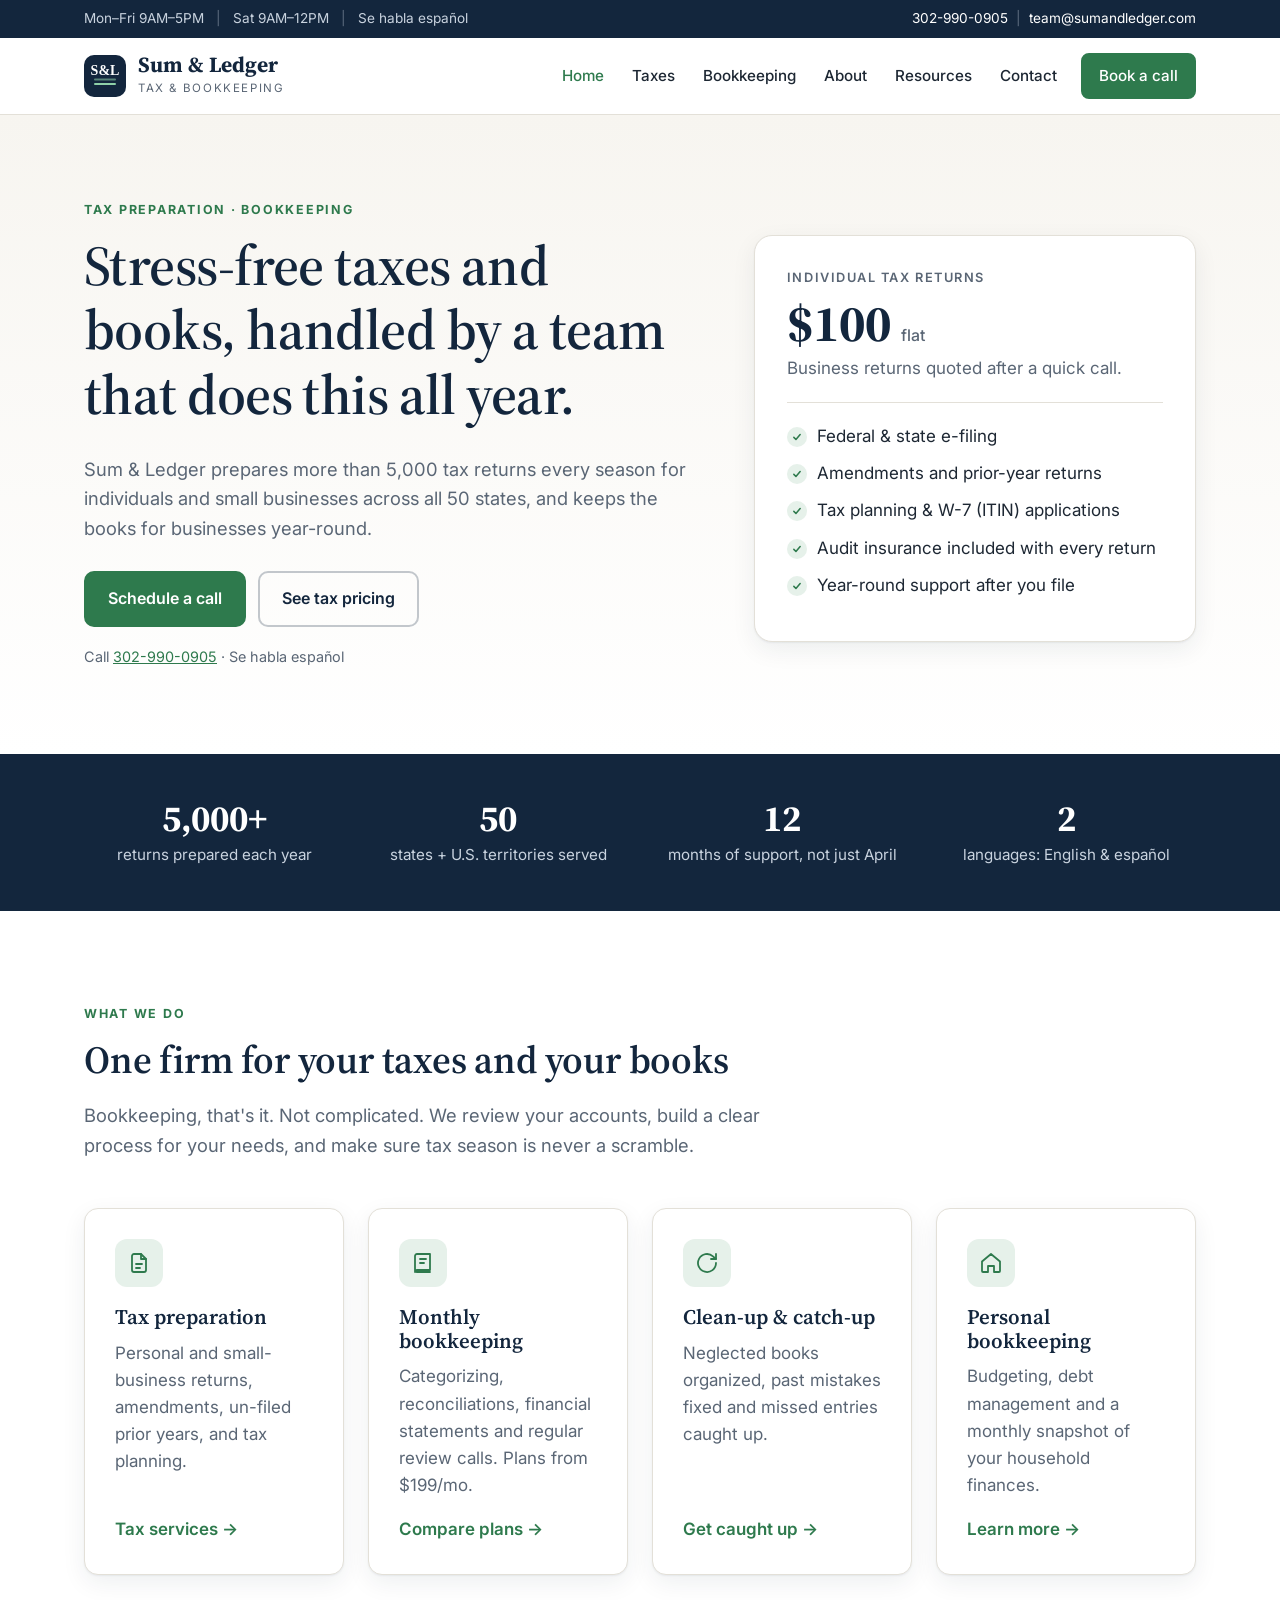
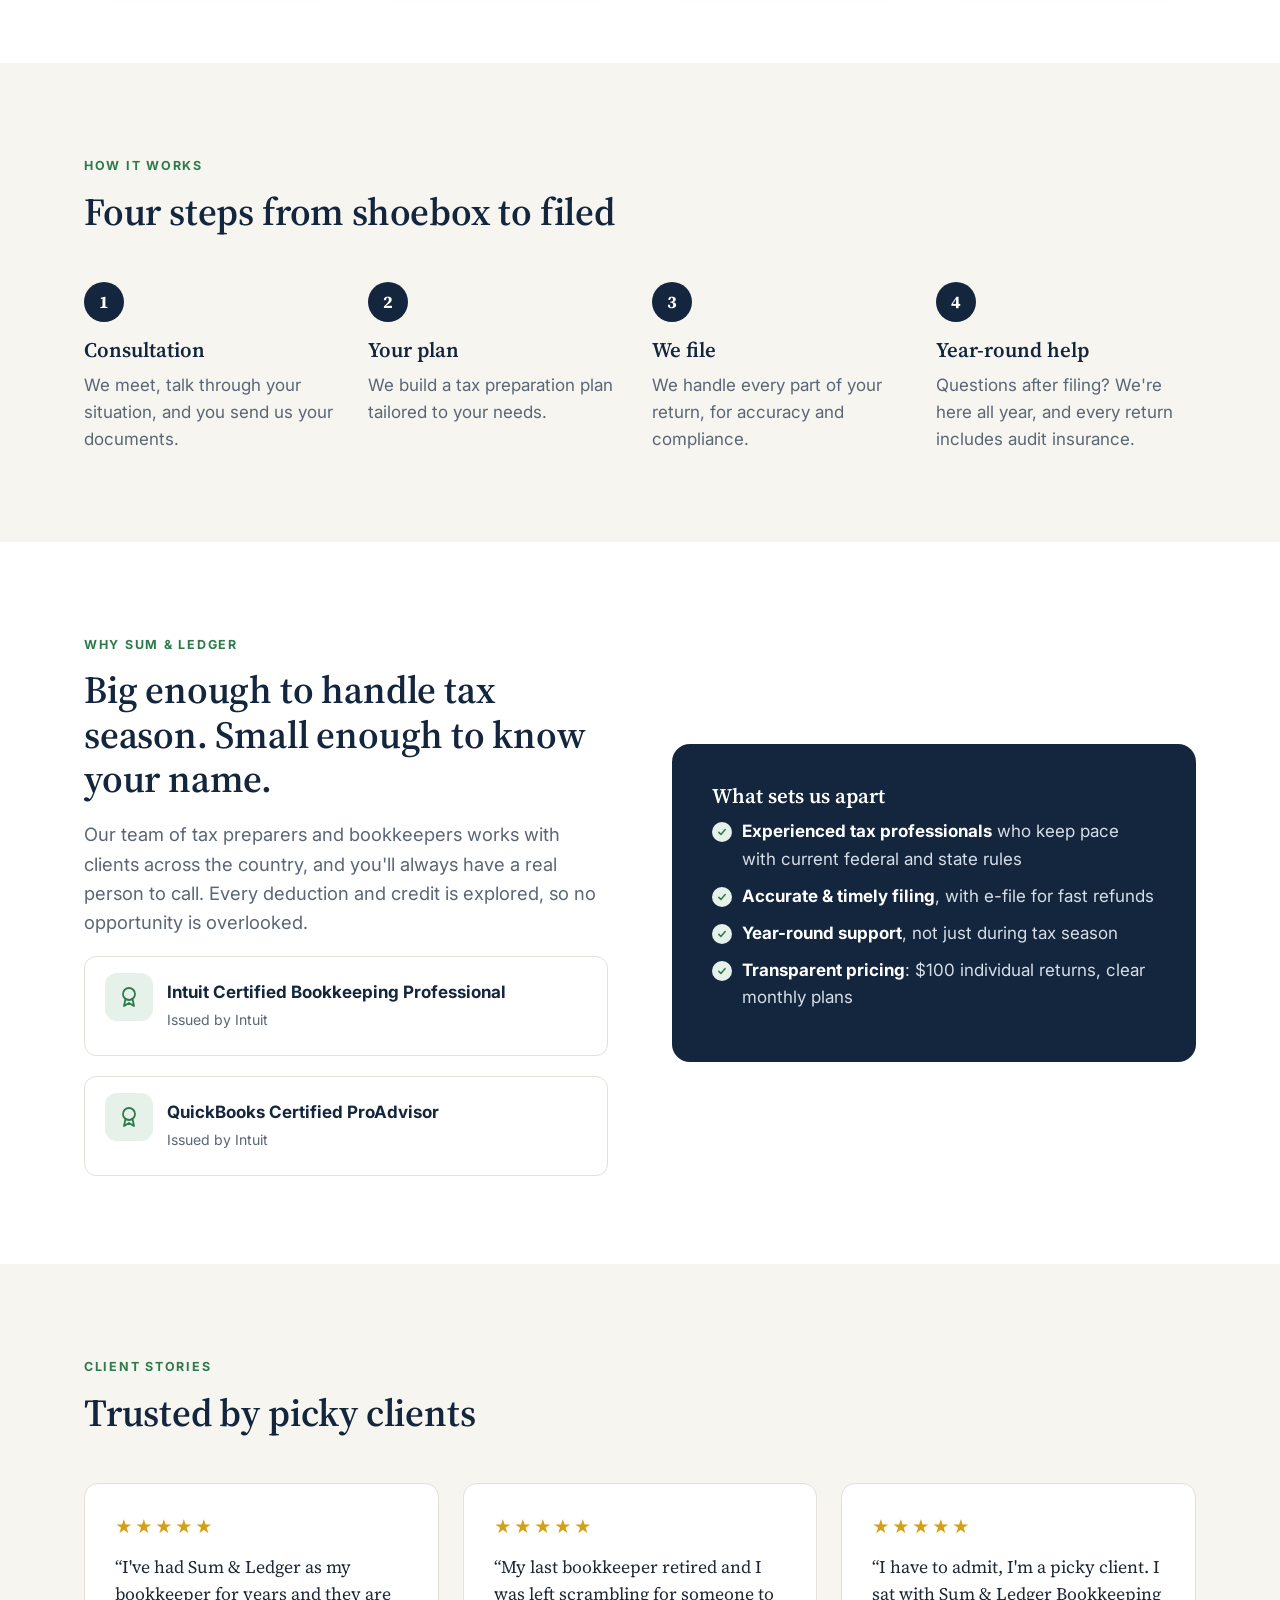
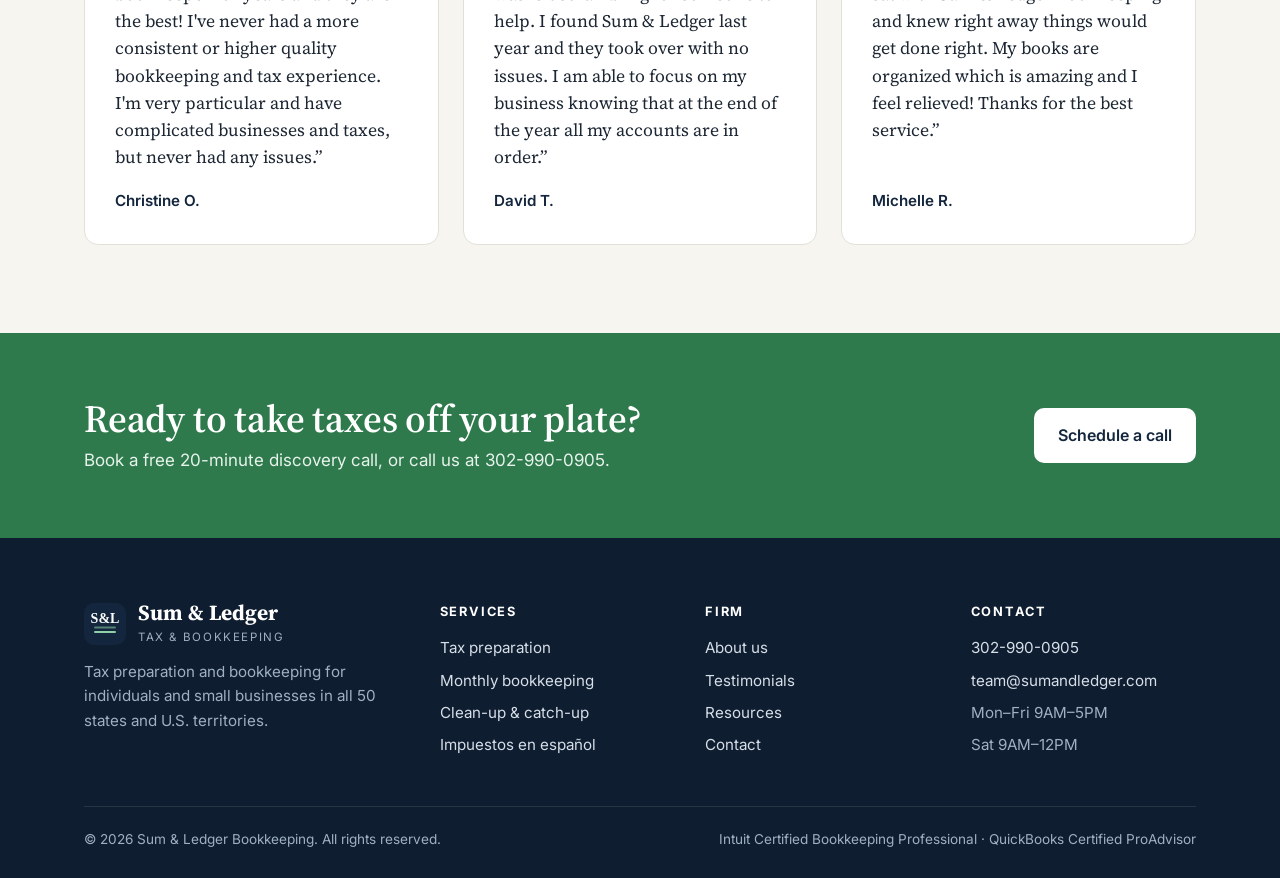
==== index.html @ 67819e6b "New Sum & Ledger website Co-Authored-By: Claude Opus 5.5 <noreply@anthropic.com>" ====
<!doctype html>
<html lang="en">
<head>
<meta charset="utf-8">
<meta name="viewport" content="width=device-width, initial-scale=1">
<title>Sum &amp; Ledger | Tax Preparation &amp; Bookkeeping</title>
<meta name="description" content="Tax preparation and bookkeeping for individuals and small businesses in all 50 states. Individual returns $100. Se habla español.">
<link rel="icon" href="favicon.svg" type="image/svg+xml">
<link rel="preconnect" href="https://fonts.googleapis.com">
<link rel="preconnect" href="https://fonts.gstatic.com" crossorigin>
<link href="https://fonts.googleapis.com/css2?family=Inter:wght@400;500;600;700&family=Source+Serif+4:opsz,wght@8..60,600;8..60,700&display=swap" rel="stylesheet">
<link rel="stylesheet" href="style.css">
</head>
<body>
<a class="skip" href="#main">Skip to content</a>
<div class="topbar"><div class="container">
  <span class="hours">Mon&ndash;Fri 9AM&ndash;5PM <span class="sep">|</span> Sat 9AM&ndash;12PM <span class="sep">|</span> Se habla espa&ntilde;ol</span>
  <span><a href="tel:+13029900905">302-990-0905</a><span class="sep">|</span><a href="mailto:team@sumandledger.com">team@sumandledger.com</a></span>
</div></div>
<header class="site-header"><div class="container">
  <a class="brand" href="index.html"><svg class="brand-mark" viewBox="0 0 42 42" aria-hidden="true"><rect width="42" height="42" rx="10" fill="#13263d"/><path d="M11 29h20" stroke="#8fd0a8" stroke-width="2" stroke-linecap="round"/><path d="M11 24.5h20" stroke="#8fd0a8" stroke-width="2" stroke-linecap="round" opacity=".55"/><text x="21" y="20" text-anchor="middle" font-family="Georgia,serif" font-weight="700" font-size="14" fill="#fff">S&amp;L</text></svg><span><span class="brand-name">Sum &amp; Ledger</span><span class="brand-sub">Tax &amp; Bookkeeping</span></span></a>
  <button class="nav-toggle" aria-expanded="false" aria-controls="nav" aria-label="Menu"><svg width="22" height="22" viewBox="0 0 24 24" fill="none" stroke="currentColor" stroke-width="2" stroke-linecap="round"><path d="M4 7h16M4 12h16M4 17h16"/></svg></button>
  <nav class="nav" id="nav"><a href="index.html" aria-current="page">Home</a><a href="taxes.html">Taxes</a><a href="services.html">Bookkeeping</a><a href="about.html">About</a><a href="resources.html">Resources</a><a href="contact.html">Contact</a><a class="btn" href="contact.html">Book a call</a></nav>
</div></header>
<main id="main">

<section class="hero"><div class="container">
  <div>
    <span class="eyebrow">Tax preparation &middot; Bookkeeping</span>
    <h1>Stress-free taxes and books, handled by a team that does this all year.</h1>
    <p class="lead">Sum &amp; Ledger prepares more than 5,000 tax returns every season for individuals and small businesses across all 50 states, and keeps the books for businesses year-round.</p>
    <div class="hero-actions">
      <a class="btn" href="contact.html">Schedule a call</a>
      <a class="btn btn-ghost" href="taxes.html">See tax pricing</a>
    </div>
    <p class="hero-note">Call <a href="tel:+13029900905">302-990-0905</a> &middot; Se habla espa&ntilde;ol</p>
  </div>
  <div class="price-card">
    <div class="label">Individual tax returns</div>
    <div class="price">$100 <small>flat</small></div>
    <p style="color:var(--muted);margin:0">Business returns quoted after a quick call.</p>
    <hr>
    <ul class="checks"><li>Federal &amp; state e-filing</li><li>Amendments and prior-year returns</li><li>Tax planning &amp; W-7 (ITIN) applications</li><li>Audit insurance included with every return</li><li>Year-round support after you file</li></ul>
  </div>
</div></section>

<div class="stats"><div class="container">
  <div class="stat"><strong>5,000+</strong>returns prepared each year</div>
  <div class="stat"><strong>50</strong>states + U.S. territories served</div>
  <div class="stat"><strong>12</strong>months of support, not just April</div>
  <div class="stat"><strong>2</strong>languages: English &amp; espa&ntilde;ol</div>
</div></div>

<section><div class="container">
  <div class="section-head"><span class="eyebrow">What we do</span><h2>One firm for your taxes and your books</h2><p class="lead">Bookkeeping, that's it. Not complicated. We review your accounts, build a clear process for your needs, and make sure tax season is never a scramble.</p></div>
  <div class="grid grid-4">
    <div class="card"><div class="icon"><svg viewBox="0 0 24 24" fill="none" stroke="currentColor" stroke-width="1.8" stroke-linecap="round" stroke-linejoin="round"><path d="M14 3H7a2 2 0 0 0-2 2v14a2 2 0 0 0 2 2h10a2 2 0 0 0 2-2V8z"/><path d="M14 3v5h5M9 13h6M9 17h4"/></svg></div><h3>Tax preparation</h3><p>Personal and small-business returns, amendments, un-filed prior years, and tax planning.</p><a class="more" href="taxes.html">Tax services</a></div>
    <div class="card"><div class="icon"><svg viewBox="0 0 24 24" fill="none" stroke="currentColor" stroke-width="1.8" stroke-linecap="round" stroke-linejoin="round"><path d="M4 19V5a2 2 0 0 1 2-2h13v16H6a2 2 0 0 0-2 2zm0 0a2 2 0 0 0 2 2h13"/><path d="M9 8h6M9 12h4"/></svg></div><h3>Monthly bookkeeping</h3><p>Categorizing, reconciliations, financial statements and regular review calls. Plans from $199/mo.</p><a class="more" href="services.html">Compare plans</a></div>
    <div class="card"><div class="icon"><svg viewBox="0 0 24 24" fill="none" stroke="currentColor" stroke-width="1.8" stroke-linecap="round" stroke-linejoin="round"><path d="M21 12a9 9 0 1 1-3-6.7L21 8"/><path d="M21 3v5h-5"/></svg></div><h3>Clean-up &amp; catch-up</h3><p>Neglected books organized, past mistakes fixed and missed entries caught up.</p><a class="more" href="services.html#cleanup">Get caught up</a></div>
    <div class="card"><div class="icon"><svg viewBox="0 0 24 24" fill="none" stroke="currentColor" stroke-width="1.8" stroke-linecap="round" stroke-linejoin="round"><path d="M3 10.5 12 3l9 7.5V20a1 1 0 0 1-1 1h-5v-6H9v6H4a1 1 0 0 1-1-1z"/></svg></div><h3>Personal bookkeeping</h3><p>Budgeting, debt management and a monthly snapshot of your household finances.</p><a class="more" href="services.html#personal">Learn more</a></div>
  </div>
</div></section>

<section class="section-cream"><div class="container">
  <div class="section-head"><span class="eyebrow">How it works</span><h2>Four steps from shoebox to filed</h2></div>
  <div class="steps">
    <div class="step"><h3>Consultation</h3><p>We meet, talk through your situation, and you send us your documents.</p></div>
    <div class="step"><h3>Your plan</h3><p>We build a tax preparation plan tailored to your needs.</p></div>
    <div class="step"><h3>We file</h3><p>We handle every part of your return, for accuracy and compliance.</p></div>
    <div class="step"><h3>Year-round help</h3><p>Questions after filing? We're here all year, and every return includes audit insurance.</p></div>
  </div>
</div></section>

<section><div class="container split">
  <div>
    <span class="eyebrow">Why Sum &amp; Ledger</span>
    <h2>Big enough to handle tax season. Small enough to know your name.</h2>
    <p class="lead">Our team of tax preparers and bookkeepers works with clients across the country, and you'll always have a real person to call. Every deduction and credit is explored, so no opportunity is overlooked.</p>
    <div class="creds">
  <div class="cred"><div class="icon"><svg viewBox="0 0 24 24" fill="none" stroke="currentColor" stroke-width="1.8" stroke-linecap="round" stroke-linejoin="round"><circle cx="12" cy="9" r="6"/><path d="m8.5 14 -1.5 7 5-3 5 3-1.5-7"/></svg></div><div><strong>Intuit Certified Bookkeeping Professional</strong><span>Issued by Intuit</span></div></div>
  <div class="cred"><div class="icon"><svg viewBox="0 0 24 24" fill="none" stroke="currentColor" stroke-width="1.8" stroke-linecap="round" stroke-linejoin="round"><circle cx="12" cy="9" r="6"/><path d="m8.5 14 -1.5 7 5-3 5 3-1.5-7"/></svg></div><div><strong>QuickBooks Certified ProAdvisor</strong><span>Issued by Intuit</span></div></div>
</div>
  </div>
  <div class="panel">
    <h3>What sets us apart</h3>
    <ul class="checks"><li><strong style='color:#fff'>Experienced tax professionals</strong> who keep pace with current federal and state rules</li><li><strong style='color:#fff'>Accurate &amp; timely filing</strong>, with e-file for fast refunds</li><li><strong style='color:#fff'>Year-round support</strong>, not just during tax season</li><li><strong style='color:#fff'>Transparent pricing</strong>: $100 individual returns, clear monthly plans</li></ul>
  </div>
</div></section>

<section class="section-cream"><div class="container">
  <div class="section-head"><span class="eyebrow">Client stories</span><h2>Trusted by picky clients</h2></div>
  <div class="grid grid-3"><blockquote class="quote"><div class="stars" aria-label="5 stars">&#9733;&#9733;&#9733;&#9733;&#9733;</div><p>&ldquo;I've had Sum &amp; Ledger as my bookkeeper for years and they are the best! I've never had a more consistent or higher quality bookkeeping and tax experience. I'm very particular and have complicated businesses and taxes, but never had any issues.&rdquo;</p><footer>Christine O.</footer></blockquote><blockquote class="quote"><div class="stars" aria-label="5 stars">&#9733;&#9733;&#9733;&#9733;&#9733;</div><p>&ldquo;My last bookkeeper retired and I was left scrambling for someone to help. I found Sum &amp; Ledger last year and they took over with no issues. I am able to focus on my business knowing that at the end of the year all my accounts are in order.&rdquo;</p><footer>David T.</footer></blockquote><blockquote class="quote"><div class="stars" aria-label="5 stars">&#9733;&#9733;&#9733;&#9733;&#9733;</div><p>&ldquo;I have to admit, I'm a picky client. I sat with Sum &amp; Ledger Bookkeeping and knew right away things would get done right. My books are organized which is amazing and I feel relieved! Thanks for the best service.&rdquo;</p><footer>Michelle R.</footer></blockquote></div>
</div></section>
<section class="cta"><div class="container">
  <div><h2>Ready to take taxes off your plate?</h2><p>Book a free 20-minute discovery call, or call us at 302-990-0905.</p></div>
  <div class="hero-actions"><a class="btn btn-light" href="contact.html">Schedule a call</a></div>
</div></section>

</main>
<footer class="site-footer"><div class="container">
  <div class="cols">
    <div>
      <a class="brand" href="index.html"><svg class="brand-mark" viewBox="0 0 42 42" aria-hidden="true"><rect width="42" height="42" rx="10" fill="#13263d"/><path d="M11 29h20" stroke="#8fd0a8" stroke-width="2" stroke-linecap="round"/><path d="M11 24.5h20" stroke="#8fd0a8" stroke-width="2" stroke-linecap="round" opacity=".55"/><text x="21" y="20" text-anchor="middle" font-family="Georgia,serif" font-weight="700" font-size="14" fill="#fff">S&amp;L</text></svg><span><span class="brand-name">Sum &amp; Ledger</span><span class="brand-sub">Tax &amp; Bookkeeping</span></span></a>
      <p>Tax preparation and bookkeeping for individuals and small businesses in all 50 states and U.S. territories.</p>
    </div>
    <div><h4>Services</h4><ul>
      <li><a href="taxes.html">Tax preparation</a></li>
      <li><a href="services.html">Monthly bookkeeping</a></li>
      <li><a href="services.html#cleanup">Clean-up &amp; catch-up</a></li>
      <li><a href="taxes.html#espanol">Impuestos en espa&ntilde;ol</a></li>
    </ul></div>
    <div><h4>Firm</h4><ul>
      <li><a href="about.html">About us</a></li>
      <li><a href="resources.html">Testimonials</a></li>
      <li><a href="resources.html#resources">Resources</a></li>
      <li><a href="contact.html">Contact</a></li>
    </ul></div>
    <div><h4>Contact</h4><ul>
      <li><a href="tel:+13029900905">302-990-0905</a></li>
      <li><a href="mailto:team@sumandledger.com">team@sumandledger.com</a></li>
      <li>Mon&ndash;Fri 9AM&ndash;5PM</li>
      <li>Sat 9AM&ndash;12PM</li>
    </ul></div>
  </div>
  <div class="legal"><span>&copy; <span id="yr">2026</span> Sum &amp; Ledger Bookkeeping. All rights reserved.</span><span>Intuit Certified Bookkeeping Professional &middot; QuickBooks Certified ProAdvisor</span></div>
</div></footer>
<script src="site.js"></script>
</body>
</html>
---- style.css ----
/* Sum & Ledger — site styles */
:root {
  --navy: #13263d;
  --navy-2: #1c3756;
  --green: #2e7a4d;
  --green-dark: #235f3b;
  --green-soft: #e6f1ea;
  --cream: #f7f5f0;
  --paper: #ffffff;
  --ink: #1d2733;
  --muted: #5a6675;
  --line: #e3e0d8;
  --radius: 14px;
  --shadow: 0 1px 2px rgba(19, 38, 61, .06), 0 8px 24px rgba(19, 38, 61, .07);
  --max: 1160px;
  --serif: "Source Serif 4", Georgia, "Times New Roman", serif;
  --sans: "Inter", system-ui, -apple-system, "Segoe UI", Roboto, Arial, sans-serif;
}

*, *::before, *::after { box-sizing: border-box; }
html { scroll-behavior: smooth; }
body {
  margin: 0;
  font-family: var(--sans);
  font-size: 17px;
  line-height: 1.6;
  color: var(--ink);
  background: var(--paper);
  -webkit-font-smoothing: antialiased;
}
img, svg { max-width: 100%; display: block; }
a { color: var(--green); }
a:hover { color: var(--green-dark); }
h1, h2, h3 { font-family: var(--serif); color: var(--navy); line-height: 1.15; margin: 0 0 .5em; font-weight: 600; }
h1 { font-size: clamp(2.2rem, 4.6vw, 3.5rem); letter-spacing: -.01em; }
h2 { font-size: clamp(1.75rem, 3vw, 2.4rem); letter-spacing: -.005em; }
h3 { font-size: 1.3rem; }
p { margin: 0 0 1em; }

.container { width: 100%; max-width: var(--max); margin: 0 auto; padding: 0 24px; }
.skip { position: absolute; left: -9999px; }
.skip:focus { left: 16px; top: 16px; z-index: 100; background: var(--paper); padding: 8px 12px; }

/* ---------- Top bar & header ---------- */
.topbar { background: var(--navy); color: #c9d3df; font-size: .85rem; }
.topbar .container { display: flex; justify-content: space-between; gap: 16px; padding-top: 8px; padding-bottom: 8px; flex-wrap: wrap; }
.topbar a { color: #fff; text-decoration: none; }
.topbar a:hover { text-decoration: underline; color: #fff; }
.topbar .sep { opacity: .4; margin: 0 8px; }

.site-header { position: sticky; top: 0; z-index: 50; background: rgba(255,255,255,.96); backdrop-filter: blur(8px); border-bottom: 1px solid var(--line); }
.site-header .container { display: flex; align-items: center; justify-content: space-between; gap: 24px; height: 76px; }
.brand { display: flex; align-items: center; gap: 12px; text-decoration: none; color: var(--navy); }
.brand-mark { width: 42px; height: 42px; flex: none; }
.brand-name { font-family: var(--serif); font-weight: 700; font-size: 1.35rem; line-height: 1; display: block; }
.brand-sub { font-size: .72rem; letter-spacing: .14em; text-transform: uppercase; color: var(--muted); display: block; margin-top: 4px; }

.nav { display: flex; align-items: center; gap: 4px; }
.nav a { text-decoration: none; color: var(--ink); font-weight: 500; font-size: .95rem; padding: 8px 12px; border-radius: 8px; }
.nav a:hover { background: var(--cream); color: var(--navy); }
.nav a[aria-current="page"] { color: var(--green); }
.nav .btn { margin-left: 8px; color: #fff; }
.nav .btn:hover { color: #fff; }
.nav-toggle { display: none; background: none; border: 1px solid var(--line); border-radius: 8px; padding: 8px 10px; cursor: pointer; color: var(--navy); }

/* ---------- Buttons ---------- */
.btn { display: inline-flex; align-items: center; gap: 8px; background: var(--green); color: #fff; text-decoration: none; font-weight: 600; padding: 13px 22px; border-radius: 10px; border: 2px solid var(--green); transition: background .15s, border-color .15s; font-size: 1rem; cursor: pointer; font-family: inherit; }
.btn:hover { background: var(--green-dark); border-color: var(--green-dark); color: #fff; }
.btn-ghost { background: transparent; color: var(--navy); border-color: rgba(19,38,61,.25); }
.btn-ghost:hover { background: var(--navy); border-color: var(--navy); color: #fff; }
.btn-light { background: #fff; color: var(--navy); border-color: #fff; }
.btn-light:hover { background: var(--green-soft); border-color: var(--green-soft); color: var(--navy); }
.nav .btn { padding: 9px 16px; }

/* ---------- Sections ---------- */
section { padding: 88px 0; }
.section-cream { background: var(--cream); }
.section-navy { background: var(--navy); color: #d6dee8; }
.section-navy h2, .section-navy h3 { color: #fff; }
.eyebrow { display: inline-block; font-size: .78rem; font-weight: 700; letter-spacing: .14em; text-transform: uppercase; color: var(--green); margin-bottom: 14px; }
.section-navy .eyebrow { color: #8fd0a8; }
.lead { font-size: 1.15rem; color: var(--muted); max-width: 680px; }
.section-head { max-width: 720px; margin-bottom: 48px; }
.center { text-align: center; margin-left: auto; margin-right: auto; }

/* ---------- Hero ---------- */
.hero { background: linear-gradient(180deg, var(--cream) 0%, #fff 100%); padding: 80px 0 72px; }
.hero .container { display: grid; grid-template-columns: 1.25fr .9fr; gap: 56px; align-items: center; }
.hero p.lead { margin-bottom: 28px; }
.hero-actions { display: flex; gap: 12px; flex-wrap: wrap; }
.hero-note { margin-top: 18px; font-size: .9rem; color: var(--muted); }
.price-card { background: var(--paper); border: 1px solid var(--line); border-radius: 18px; box-shadow: var(--shadow); padding: 32px; }
.price-card .label { font-size: .8rem; letter-spacing: .12em; text-transform: uppercase; color: var(--muted); font-weight: 600; }
.price-card .price { font-family: var(--serif); font-size: 3.2rem; color: var(--navy); font-weight: 700; line-height: 1.1; margin: 6px 0 4px; }
.price-card .price small { font-size: 1rem; font-family: var(--sans); color: var(--muted); font-weight: 500; }
.price-card hr { border: 0; border-top: 1px solid var(--line); margin: 20px 0; }

.checks { list-style: none; padding: 0; margin: 0; }
.checks li { position: relative; padding-left: 30px; margin-bottom: 10px; }
.checks li::before { content: ""; position: absolute; left: 0; top: 4px; width: 20px; height: 20px; border-radius: 50%; background: var(--green-soft) url("data:image/svg+xml,%3Csvg xmlns='http://www.w3.org/2000/svg' viewBox='0 0 20 20'%3E%3Cpath d='M5.5 10.5l3 3 6-7' fill='none' stroke='%232e7a4d' stroke-width='2.2' stroke-linecap='round' stroke-linejoin='round'/%3E%3C/svg%3E") center/14px no-repeat; }
.section-navy .checks li::before { background-color: rgba(143,208,168,.18); }

/* ---------- Stats ---------- */
.stats { background: var(--navy); padding: 44px 0; }
.stats .container { display: grid; grid-template-columns: repeat(4, 1fr); gap: 24px; }
.stat { text-align: center; color: #c9d3df; font-size: .95rem; }
.stat strong { display: block; font-family: var(--serif); font-size: 2.3rem; color: #fff; font-weight: 700; line-height: 1.1; margin-bottom: 4px; }

/* ---------- Cards ---------- */
.grid { display: grid; gap: 24px; }
.grid-2 { grid-template-columns: repeat(2, 1fr); }
.grid-3 { grid-template-columns: repeat(3, 1fr); }
.grid-4 { grid-template-columns: repeat(4, 1fr); }
.card { background: var(--paper); border: 1px solid var(--line); border-radius: var(--radius); padding: 30px; box-shadow: var(--shadow); display: flex; flex-direction: column; }
.card p { color: var(--muted); }
.card .more { margin-top: auto; font-weight: 600; text-decoration: none; }
.card .more::after { content: " \2192"; }
.icon { width: 48px; height: 48px; border-radius: 12px; background: var(--green-soft); color: var(--green); display: grid; place-items: center; margin-bottom: 18px; }
.icon svg { width: 24px; height: 24px; }

/* ---------- Steps ---------- */
.steps { counter-reset: step; display: grid; grid-template-columns: repeat(4, 1fr); gap: 24px; }
.step { position: relative; padding-top: 56px; }
.step::before { counter-increment: step; content: counter(step); position: absolute; top: 0; left: 0; width: 40px; height: 40px; border-radius: 50%; background: var(--navy); color: #fff; font-weight: 700; display: grid; place-items: center; font-family: var(--serif); font-size: 1.1rem; }
.step p { color: var(--muted); margin: 0; }

/* ---------- Split / feature ---------- */
.split { display: grid; grid-template-columns: 1fr 1fr; gap: 64px; align-items: center; }
.panel { background: var(--navy); color: #d6dee8; border-radius: 18px; padding: 40px; }
.panel h3 { color: #fff; }

/* ---------- Credentials ---------- */
.creds { display: flex; gap: 20px; flex-wrap: wrap; }
.cred { display: flex; align-items: center; gap: 14px; background: var(--paper); border: 1px solid var(--line); border-radius: 12px; padding: 16px 20px; flex: 1 1 260px; }
.cred strong { display: block; color: var(--navy); }
.cred span { font-size: .88rem; color: var(--muted); }

/* ---------- Testimonials ---------- */
.quote { background: var(--paper); border: 1px solid var(--line); border-radius: var(--radius); padding: 30px; margin: 0; display: flex; flex-direction: column; }
.quote p { font-family: var(--serif); font-size: 1.1rem; color: var(--ink); line-height: 1.55; }
.quote footer { margin-top: auto; font-weight: 600; color: var(--navy); font-size: .95rem; }
.stars { color: #d4a017; letter-spacing: 2px; margin-bottom: 12px; }

/* ---------- Pricing tiers ---------- */
.tier { position: relative; }
.tier.featured { border: 2px solid var(--green); }
.tier .badge { position: absolute; top: -13px; left: 30px; background: var(--green); color: #fff; font-size: .75rem; font-weight: 700; letter-spacing: .08em; text-transform: uppercase; padding: 4px 10px; border-radius: 999px; }
.tier .tier-price { font-family: var(--serif); font-size: 1.6rem; color: var(--navy); font-weight: 700; margin: 4px 0 4px; }
.tier .tier-for { font-size: .9rem; color: var(--muted); margin-bottom: 18px; }
.tier .checks { margin-bottom: 24px; font-size: .95rem; }
.tier .btn { margin-top: auto; justify-content: center; }

/* ---------- Page header ---------- */
.page-hero { background: var(--cream); padding: 72px 0 56px; border-bottom: 1px solid var(--line); }
.page-hero p { margin-bottom: 0; }

/* ---------- CTA band ---------- */
.cta { background: var(--green); color: #e7f3eb; padding: 64px 0; }
.cta .container { display: flex; align-items: center; justify-content: space-between; gap: 32px; flex-wrap: wrap; }
.cta h2 { color: #fff; margin-bottom: 6px; }
.cta p { margin: 0; }

/* ---------- Prose ---------- */
.prose { max-width: 760px; }
.prose p { color: #3a4552; }
.lang-block { border-left: 4px solid var(--green); padding-left: 24px; }

/* ---------- Contact ---------- */
.contact-grid { display: grid; grid-template-columns: .85fr 1.15fr; gap: 48px; align-items: start; }
.info-list { list-style: none; padding: 0; margin: 0 0 28px; }
.info-list li { padding: 16px 0; border-bottom: 1px solid var(--line); }
.info-list .k { display: block; font-size: .78rem; text-transform: uppercase; letter-spacing: .12em; color: var(--muted); font-weight: 600; margin-bottom: 2px; }
.info-list a { font-size: 1.15rem; font-weight: 600; text-decoration: none; color: var(--navy); }
form .row { display: grid; grid-template-columns: 1fr 1fr; gap: 16px; }
form label { display: block; font-weight: 600; font-size: .9rem; color: var(--navy); margin-bottom: 6px; }
form .field { margin-bottom: 18px; }
input, select, textarea { width: 100%; font: inherit; font-size: 1rem; padding: 12px 14px; border: 1px solid #cfd5dc; border-radius: 10px; background: #fff; color: var(--ink); }
input:focus, select:focus, textarea:focus { outline: 3px solid rgba(46,122,77,.25); border-color: var(--green); }
textarea { min-height: 130px; resize: vertical; }
.form-note { font-size: .85rem; color: var(--muted); margin-top: 12px; }

/* ---------- Footer ---------- */
.site-footer { background: #0e1d2f; color: #9fb0c3; padding: 64px 0 28px; font-size: .95rem; }
.site-footer .cols { display: grid; grid-template-columns: 1.4fr 1fr 1fr 1fr; gap: 40px; margin-bottom: 40px; }
.site-footer h4 { color: #fff; font-size: .8rem; letter-spacing: .14em; text-transform: uppercase; margin: 0 0 14px; }
.site-footer a { color: #d6dee8; text-decoration: none; }
.site-footer a:hover { color: #fff; text-decoration: underline; }
.site-footer ul { list-style: none; padding: 0; margin: 0; }
.site-footer li { margin-bottom: 8px; }
.site-footer .brand { color: #fff; margin-bottom: 14px; }
.site-footer .brand-sub { color: #9fb0c3; }
.site-footer .legal { border-top: 1px solid rgba(255,255,255,.1); padding-top: 22px; display: flex; justify-content: space-between; gap: 16px; flex-wrap: wrap; font-size: .85rem; }

/* ---------- Responsive ---------- */
@media (max-width: 1000px) {
  .grid-4, .steps { grid-template-columns: repeat(2, 1fr); }
  .site-footer .cols { grid-template-columns: 1fr 1fr; }
}
@media (max-width: 900px) {
  .nav-toggle { display: inline-flex; }
  .nav { display: none; position: absolute; top: 76px; left: 0; right: 0; background: #fff; flex-direction: column; align-items: stretch; padding: 12px 16px 20px; border-bottom: 1px solid var(--line); box-shadow: var(--shadow); }
  .nav.open { display: flex; }
  .nav a { padding: 12px; }
  .nav .btn { margin: 8px 0 0; justify-content: center; }
  .hero .container, .split, .contact-grid { grid-template-columns: 1fr; gap: 40px; }
  .grid-3 { grid-template-columns: 1fr; }
  .stats .container { grid-template-columns: repeat(2, 1fr); }
}
@media (max-width: 640px) {
  body { font-size: 16px; }
  .container { padding: 0 16px; }
  section { padding: 64px 0; }
  .hero { padding: 56px 0; }
  .grid-2, .grid-4, .steps { grid-template-columns: 1fr; }
  form .row { grid-template-columns: 1fr; }
  .topbar .hours { display: none; }
  .site-footer .cols { grid-template-columns: 1fr; }
  .price-card, .panel { padding: 26px; }
}
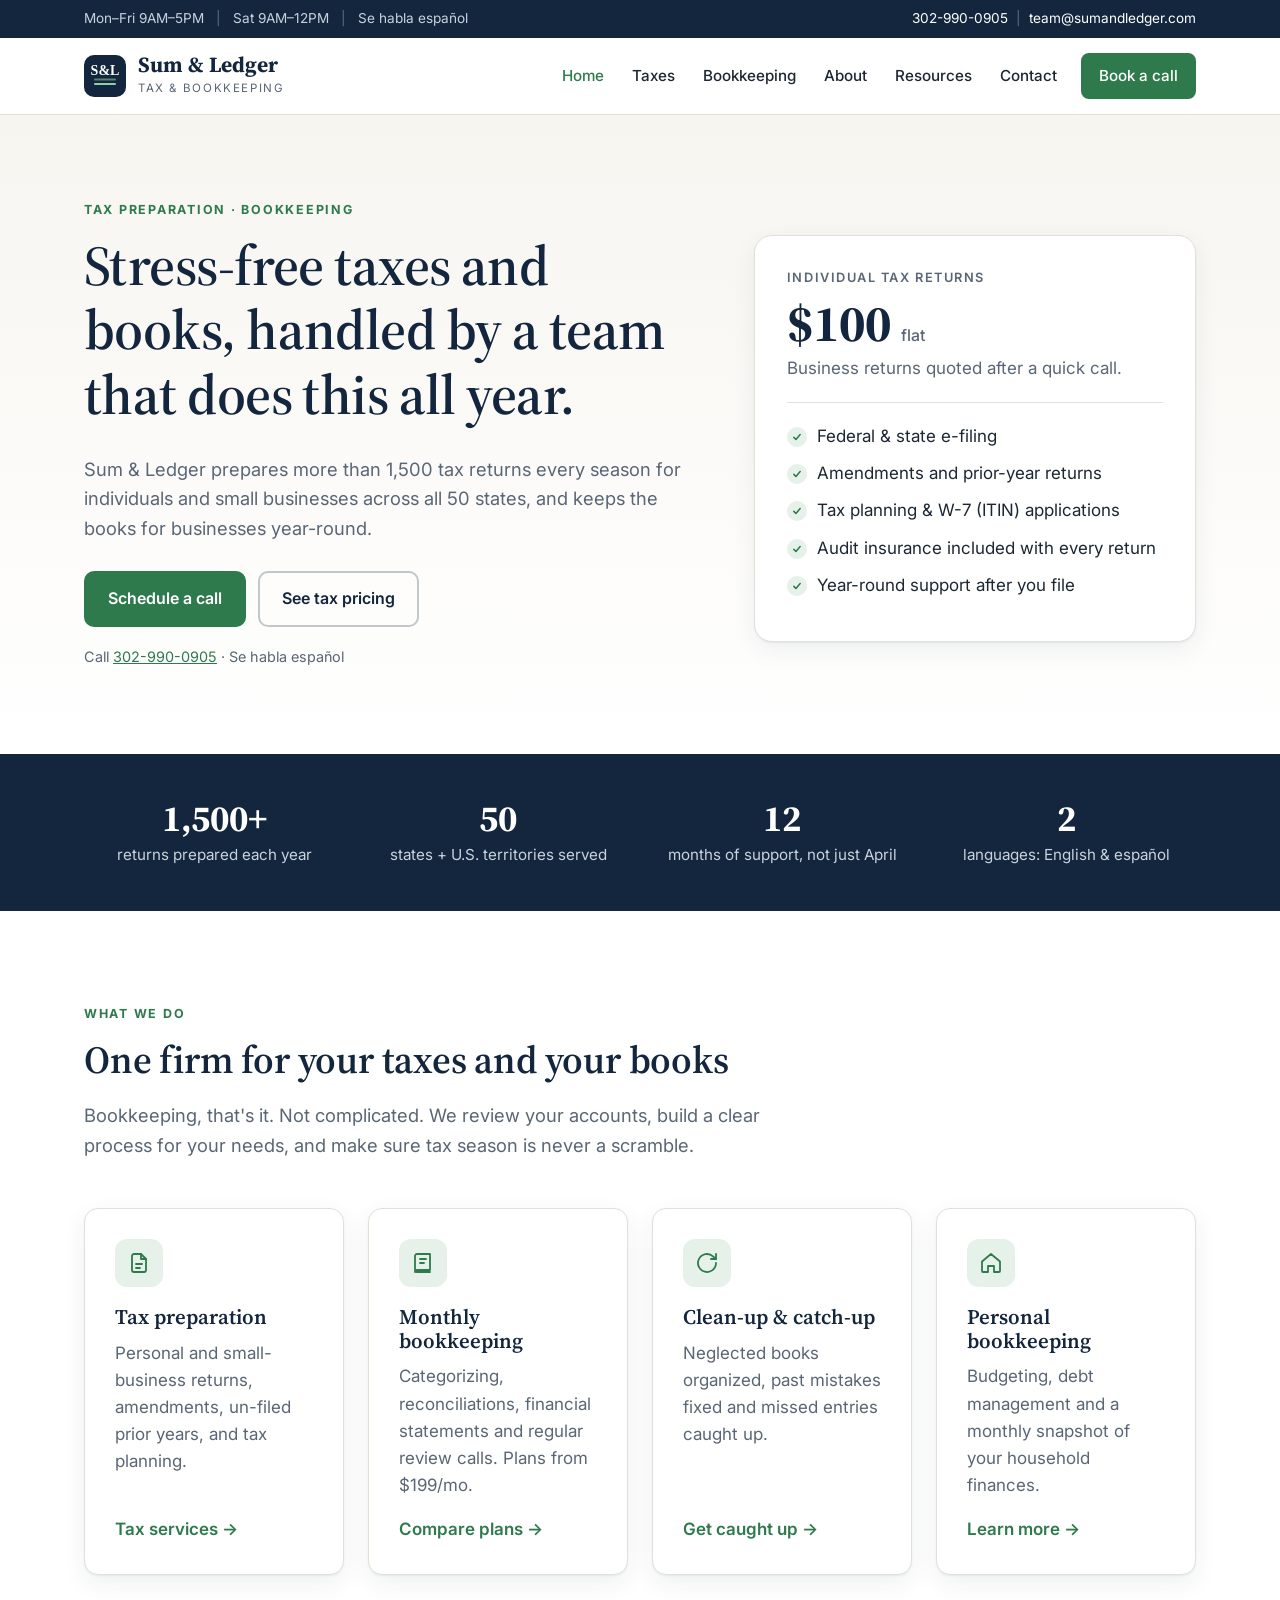
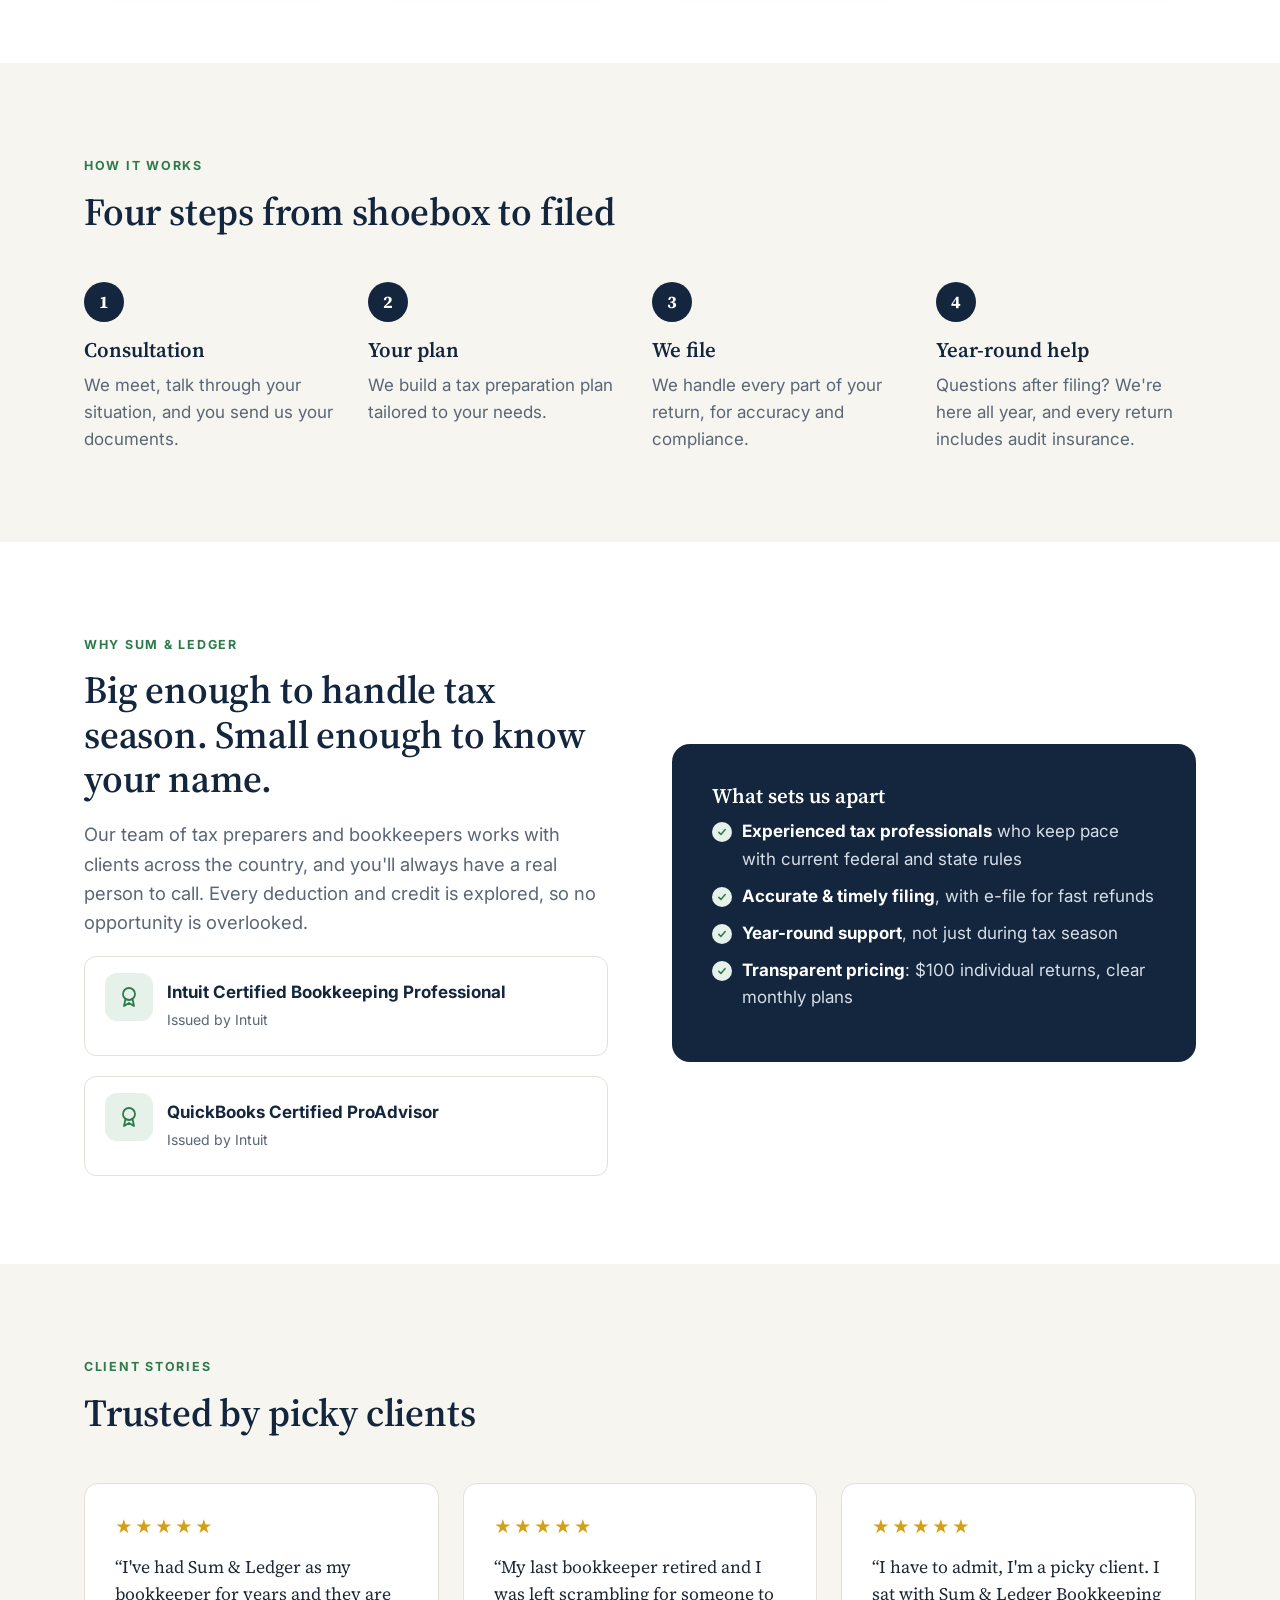
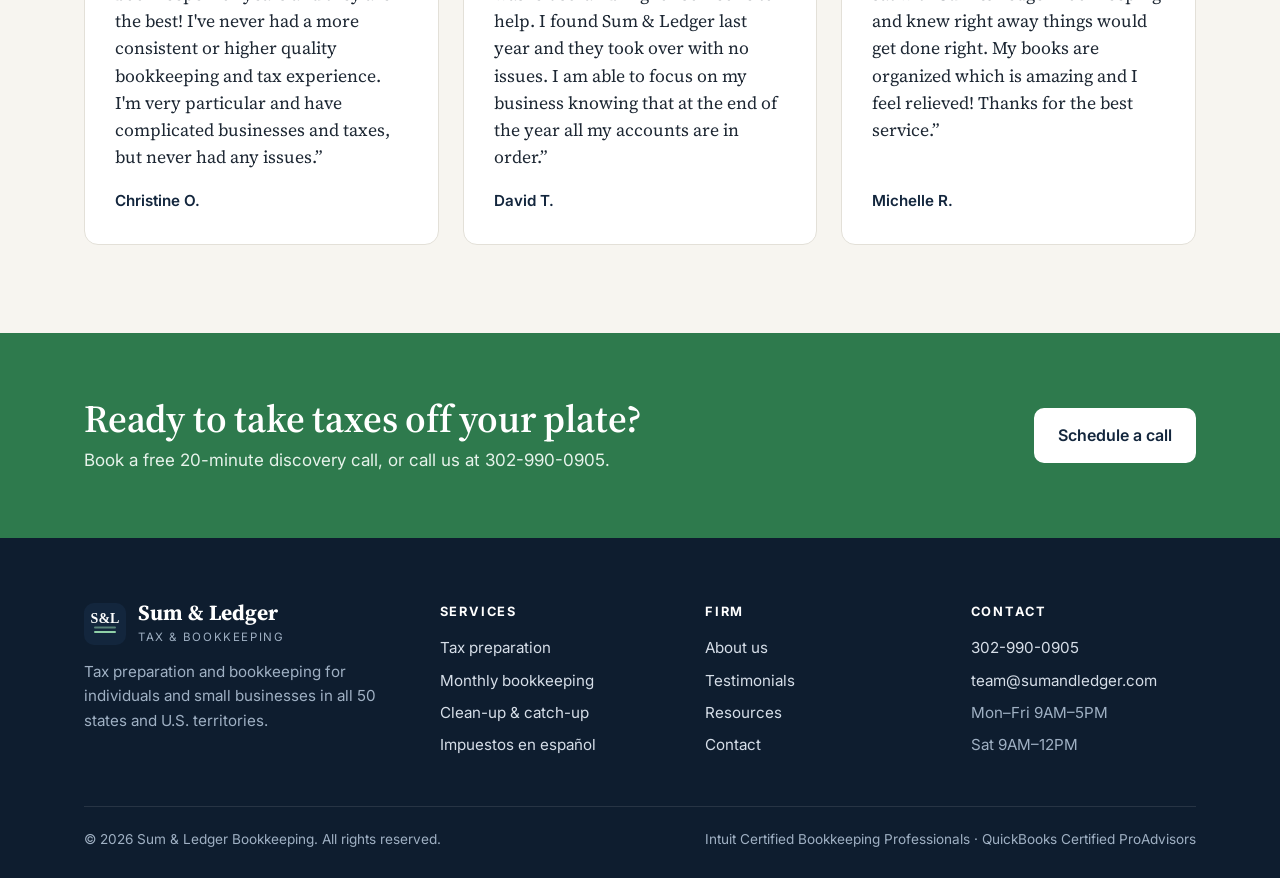
==== commit ff995b5b: "Update return count, certification wording; remove coming-soon line Co-Authored-By: Claude Opus 5.5 " ====
--- a/index.html
+++ b/index.html
@@ -28,7 +28,7 @@
   <div>
     <span class="eyebrow">Tax preparation &middot; Bookkeeping</span>
     <h1>Stress-free taxes and books, handled by a team that does this all year.</h1>
-    <p class="lead">Sum &amp; Ledger prepares more than 5,000 tax returns every season for individuals and small businesses across all 50 states, and keeps the books for businesses year-round.</p>
+    <p class="lead">Sum &amp; Ledger prepares more than 1,500 tax returns every season for individuals and small businesses across all 50 states, and keeps the books for businesses year-round.</p>
     <div class="hero-actions">
       <a class="btn" href="contact.html">Schedule a call</a>
       <a class="btn btn-ghost" href="taxes.html">See tax pricing</a>
@@ -45,7 +45,7 @@
 </div></section>
 
 <div class="stats"><div class="container">
-  <div class="stat"><strong>5,000+</strong>returns prepared each year</div>
+  <div class="stat"><strong>1,500+</strong>returns prepared each year</div>
   <div class="stat"><strong>50</strong>states + U.S. territories served</div>
   <div class="stat"><strong>12</strong>months of support, not just April</div>
   <div class="stat"><strong>2</strong>languages: English &amp; espa&ntilde;ol</div>
@@ -122,7 +122,7 @@
       <li>Sat 9AM&ndash;12PM</li>
     </ul></div>
   </div>
-  <div class="legal"><span>&copy; <span id="yr">2026</span> Sum &amp; Ledger Bookkeeping. All rights reserved.</span><span>Intuit Certified Bookkeeping Professional &middot; QuickBooks Certified ProAdvisor</span></div>
+  <div class="legal"><span>&copy; <span id="yr">2026</span> Sum &amp; Ledger Bookkeeping. All rights reserved.</span><span>Intuit Certified Bookkeeping Professionals &middot; QuickBooks Certified ProAdvisors</span></div>
 </div></footer>
 <script src="site.js"></script>
 </body>
